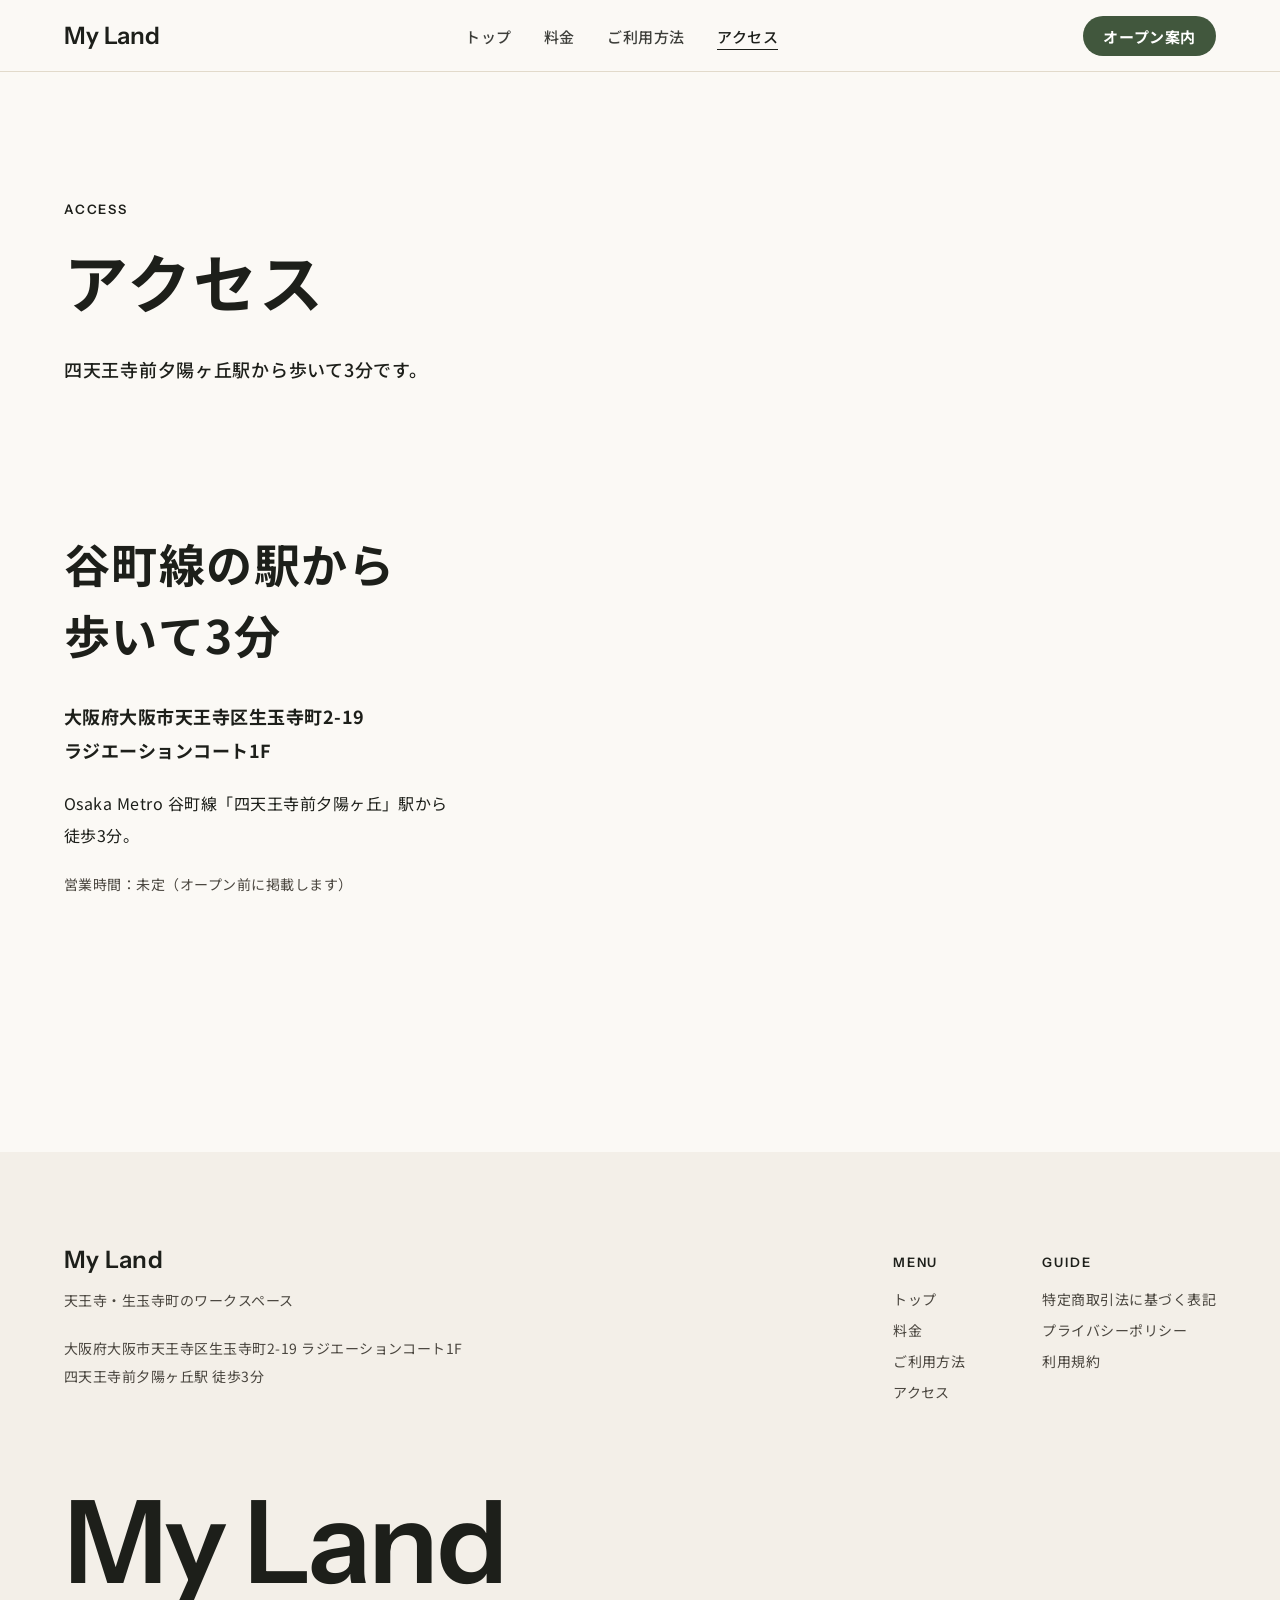
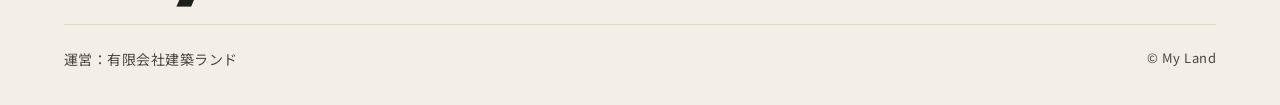
==== access.html @ e65bec84 "Set hero headline to three lines and reduce hero type size slightly Co-Authored-By: Claude Fable 5.1" ====
<!doctype html>
<html lang="ja">
  <head>
    <meta charset="utf-8" />
    <meta name="viewport" content="width=device-width, initial-scale=1" />
    <meta name="description" content="My Land（マイランド）へのアクセス。大阪府大阪市天王寺区生玉寺町2-19 ラジエーションコート1F。四天王寺前夕陽ヶ丘駅から徒歩3分。" />
    <title>アクセス | My Land</title>
    <link rel="preconnect" href="https://fonts.googleapis.com" />
    <link rel="preconnect" href="https://fonts.gstatic.com" crossorigin />
    <link
      href="https://fonts.googleapis.com/css2?family=Noto+Sans+JP:wght@400;500;700&family=Instrument+Sans:wght@400;500;600&display=swap"
      rel="stylesheet"
    />
    <link rel="stylesheet" href="styles.css?v=20261106g" />
  </head>
  <body>
    <header class="site-header on-light" data-header>
      <a class="brand" href="index.html">My Land</a>
      <nav class="nav-links" aria-label="主要ナビゲーション">
        <a href="index.html">トップ</a>
        <a href="price.html">料金</a>
        <a href="guide.html">ご利用方法</a>
        <a href="access.html" class="is-current">アクセス</a>
      </nav>
      <a class="header-cta" href="index.html#entry">オープン案内</a>
    </header>

    <main>
      <section class="page-hero">
        <div class="page-hero-inner">
          <p class="label">ACCESS</p>
          <h1>アクセス</h1>
          <p class="lead">四天王寺前夕陽ヶ丘駅から歩いて3分です。</p>
        </div>
      </section>

      <section class="section">
        <div class="access-grid">
          <div class="access-copy">
            <div class="sec-head">
              <h2>谷町線の駅から<br />歩いて3分</h2>
            </div>
            <address>
              大阪府大阪市天王寺区生玉寺町2-19<br />
              ラジエーションコート1F
            </address>
            <p>
              Osaka Metro 谷町線「四天王寺前夕陽ヶ丘」駅から徒歩3分。
            </p>
            <p class="note">営業時間：未定（オープン前に掲載します）</p>
          </div>
          <div class="access-map">
            <iframe
              title="My Land の地図"
              src="https://www.google.com/maps?q=%E5%A4%A7%E9%98%AA%E5%BA%9C%E5%A4%A7%E9%98%AA%E5%B8%82%E5%A4%A9%E7%8E%8B%E5%AF%BA%E5%8C%BA%E7%94%9F%E7%8E%89%E5%AF%BA%E7%94%BA2-19&output=embed"
              loading="lazy"
              referrerpolicy="no-referrer-when-downgrade"
            ></iframe>
          </div>
        </div>
      </section>
    </main>

    <footer class="site-footer">
      <div class="footer-inner">
        <div>
          <p class="footer-brand">My Land</p>
          <p class="footer-sub">天王寺・生玉寺町のワークスペース</p>
          <address class="footer-addr">
            大阪府大阪市天王寺区生玉寺町2-19 ラジエーションコート1F<br />
            四天王寺前夕陽ヶ丘駅 徒歩3分
          </address>
        </div>
        <nav class="footer-nav" aria-label="フッターナビゲーション">
          <ul>
            <li class="head">MENU</li>
            <li><a href="index.html">トップ</a></li>
            <li><a href="price.html">料金</a></li>
            <li><a href="guide.html">ご利用方法</a></li>
            <li><a href="access.html">アクセス</a></li>
          </ul>
          <ul>
            <li class="head">GUIDE</li>
            <li><a href="tokusho.html">特定商取引法に基づく表記</a></li>
            <li><a href="privacy.html">プライバシーポリシー</a></li>
            <li><a href="terms.html">利用規約</a></li>
          </ul>
        </nav>
      </div>
      <p class="footer-word" aria-hidden="true">My Land</p>
      <div class="footer-bottom">
        <span>運営：有限会社建築ランド</span>
        <span class="copy">© My Land</span>
      </div>
    </footer>

    <script src="assets/js/budoux.min.js?v=0.9.3"></script>
    <script src="script.js?v=20261106e"></script>
  </body>
</html>
---- styles.css ----
/* ═══════════════════════════════════════════════
   My Land — Self Work Lounge, Tennoji
   Noto Sans JP × Instrument Sans ／ paper × sand × green
   ═══════════════════════════════════════════════ */

:root {
  --paper: #fbf9f5;
  --sand: #f3efe8;
  --sand-line: #e2dacb;
  --ink: #1d1f1a;
  --text-2: #4a463f;
  --green: #41573d;
  --green-deep: #2c3d29;
  --clay: #b4683f;
  --white: #ffffff;

  --sans: "Noto Sans JP", "Hiragino Kaku Gothic ProN", sans-serif;
  --latin: "Instrument Sans", "Noto Sans JP", sans-serif;
  --ease: cubic-bezier(0.19, 1, 0.22, 1);

  --fs-label: 0.8125rem;
  --fs-small: 0.875rem;
  --fs-body: clamp(1rem, 1.1vw, 1.0625rem);
  --fs-lead: clamp(1.125rem, 1.4vw, 1.25rem);
  --fs-h3: clamp(1.1875rem, 1.7vw, 1.375rem);
  --fs-h2: clamp(1.75rem, 3.6vw, 3rem);
  --fs-hero: clamp(2.125rem, 5.4vw, 4.5rem);
  --fs-price: clamp(2.25rem, 4vw, 3.25rem);

  --container: 1200px;
  --narrow: 880px;
  --gutter: clamp(20px, 5vw, 64px);
  --section-y: clamp(96px, 12vw, 160px);
  --head-gap: clamp(48px, 6vw, 80px);
}

* { box-sizing: border-box; }

html { scroll-behavior: auto; }

body {
  margin: 0;
  font-family: var(--sans);
  font-size: var(--fs-body);
  font-weight: 400;
  line-height: 2;
  letter-spacing: 0.03em;
  color: var(--ink);
  background: var(--paper);
  -webkit-font-smoothing: antialiased;
  overflow-x: hidden;
}

:lang(ja) { line-break: strict; }
:is(h1, h2, h3):lang(ja) { word-break: auto-phrase; text-wrap: balance; }
main p:lang(ja) { word-break: auto-phrase; text-wrap: pretty; }

img { max-width: 100%; display: block; }
a { color: inherit; text-decoration: none; }
h1, h2, h3, p, dl, dd, dt, ul, ol, address { margin: 0; }
address { font-style: normal; }
::selection { background: var(--green); color: #fff; }

/* ---------- type ---------- */

h2 {
  font-size: var(--fs-h2);
  font-weight: 700;
  line-height: 1.55;
  letter-spacing: 0.03em;
}

h3 {
  font-size: var(--fs-h3);
  font-weight: 700;
  line-height: 1.6;
  letter-spacing: 0.02em;
}

.label {
  display: block;
  font-family: var(--latin);
  font-size: var(--fs-label);
  font-weight: 600;
  line-height: 1.4;
  letter-spacing: 0.14em;
  text-transform: uppercase;
  color: var(--ink);
}

.label .jp-sub {
  display: inline;
  margin-left: 0.9em;
  font-family: var(--sans);
  font-size: var(--fs-small);
  font-weight: 500;
  letter-spacing: 0.06em;
  text-transform: none;
  color: var(--text-2);
}

.lead {
  font-size: var(--fs-lead);
  font-weight: 500;
  line-height: 2;
  letter-spacing: 0.04em;
}

.note {
  font-size: var(--fs-small);
  line-height: 1.9;
  color: var(--text-2);
}

main p { max-width: 36em; }
main p + p { margin-top: 1.2em; }

.sec-head { max-width: 40em; }
.sec-head .label + h2 { margin-top: 16px; }
.sec-head h2 + .lead, .sec-head h2 + p { margin-top: 28px; }

.textlink {
  display: inline-flex;
  align-items: center;
  gap: 0.4em;
  font-weight: 700;
  text-decoration: underline;
  text-decoration-thickness: 1px;
  text-underline-offset: 0.3em;
}

.textlink .arrow {
  display: inline-block;
  transition: transform 0.25s var(--ease);
}

.textlink:hover .arrow { transform: translateX(4px); }

.button {
  display: inline-flex;
  align-items: center;
  justify-content: center;
  height: 52px;
  padding: 0 30px;
  border-radius: 999px;
  font-size: 15px;
  font-weight: 700;
  letter-spacing: 0.06em;
  line-height: 1;
  background: var(--green);
  color: #fff;
  transition: background 0.2s ease;
}

.button:hover { background: var(--green-deep); }

.button.light { background: var(--white); color: var(--green-deep); }
.button.light:hover { background: var(--sand); }

/* ---------- header ---------- */

.site-header {
  position: fixed;
  inset: 0 0 auto 0;
  z-index: 50;
  display: flex;
  align-items: center;
  justify-content: space-between;
  gap: 24px;
  padding: 22px var(--gutter);
  color: #fff;
  transition: background 0.35s ease, color 0.35s ease, padding 0.35s ease;
}

.site-header::after {
  content: "";
  position: absolute;
  inset: auto 0 0 0;
  height: 1px;
  background: var(--sand-line);
  opacity: 0;
  transition: opacity 0.35s ease;
}

.site-header.is-scrolled,
.site-header.on-light {
  padding: 16px var(--gutter);
  color: var(--ink);
  background: rgba(251, 249, 245, 0.9);
  -webkit-backdrop-filter: blur(12px);
  backdrop-filter: blur(12px);
}

.site-header.is-scrolled::after,
.site-header.on-light::after { opacity: 1; }

.brand {
  font-family: var(--latin);
  font-size: 24px;
  font-weight: 600;
  letter-spacing: 0;
  line-height: 1;
  white-space: nowrap;
}

.nav-links {
  display: flex;
  gap: 32px;
}

.nav-links a {
  position: relative;
  font-size: 15px;
  font-weight: 500;
  letter-spacing: 0.04em;
  line-height: 1;
  padding: 6px 0;
  opacity: 0.85;
  transition: opacity 0.25s ease;
}

.nav-links a::after {
  content: "";
  position: absolute;
  left: 0;
  right: 0;
  bottom: 0;
  height: 1px;
  background: currentColor;
  transform: scaleX(0);
  transform-origin: left;
  transition: transform 0.25s var(--ease);
}

.nav-links a:hover { opacity: 1; }
.nav-links a:hover::after,
.nav-links a.is-current::after { transform: scaleX(1); }
.nav-links a.is-current { opacity: 1; }

.header-cta {
  display: inline-flex;
  align-items: center;
  height: 40px;
  padding: 0 20px;
  border-radius: 999px;
  font-size: 15px;
  font-weight: 700;
  letter-spacing: 0.04em;
  line-height: 1;
  white-space: nowrap;
  background: var(--white);
  color: var(--ink);
  transition: background 0.25s ease, color 0.25s ease;
}

.site-header.is-scrolled .header-cta,
.site-header.on-light .header-cta {
  background: var(--green);
  color: #fff;
}

.site-header.is-scrolled .header-cta:hover,
.site-header.on-light .header-cta:hover { background: var(--green-deep); }

/* ---------- hero ---------- */

.hero {
  position: relative;
  min-height: 100svh;
  display: flex;
  align-items: flex-end;
  overflow: hidden;
  color: #fff;
}

.hero-bg {
  position: absolute;
  inset: 0;
  width: 100%;
  height: 100%;
  object-fit: cover;
  object-position: 60% 50%;
  animation: heroZoom 2.4s var(--ease) forwards;
}

@keyframes heroZoom {
  from { transform: scale(1.04); }
  to { transform: scale(1); }
}

.hero-overlay {
  position: absolute;
  inset: 0;
  background:
    linear-gradient(180deg, rgba(20, 24, 18, 0.28) 0%, rgba(20, 24, 18, 0) 32%, rgba(20, 24, 18, 0.6) 100%),
    linear-gradient(90deg, rgba(20, 24, 18, 0.4) 0%, rgba(20, 24, 18, 0) 60%);
}

.hero-inner {
  position: relative;
  z-index: 1;
  width: 100%;
  max-width: calc(var(--container) + var(--gutter) * 2);
  margin: 0 auto;
  padding: 140px var(--gutter) 0;
}

.hero h1 {
  font-size: var(--fs-hero);
  font-weight: 700;
  line-height: 1.4;
  letter-spacing: 0.04em;
  text-shadow: 0 2px 24px rgba(0, 0, 0, 0.3);
}

.hero h1 .line {
  display: block;
  overflow: hidden;
}

.hero h1 .line span {
  display: block;
  transform: translateY(105%);
  animation: lineUp 0.9s var(--ease) forwards;
}

.hero h1 .line:nth-child(2) span { animation-delay: 0.12s; }
.hero h1 .line:nth-child(3) span { animation-delay: 0.24s; }

@keyframes lineUp {
  to { transform: translateY(0); }
}

.hero-copy {
  margin-top: 28px;
  max-width: 30em;
  font-size: var(--fs-lead);
  font-weight: 500;
  line-height: 2;
  letter-spacing: 0.04em;
  color: rgba(255, 255, 255, 0.94);
  opacity: 0;
  animation: fade 0.6s ease 0.45s forwards;
}

.hero-actions {
  display: flex;
  flex-wrap: wrap;
  align-items: center;
  gap: 16px 32px;
  margin-top: 40px;
  opacity: 0;
  animation: fade 0.6s ease 0.55s forwards;
}

.hero-foot {
  display: flex;
  flex-wrap: wrap;
  justify-content: space-between;
  gap: 8px 24px;
  margin-top: clamp(56px, 8vh, 96px);
  padding: 20px 0 24px;
  border-top: 1px solid rgba(255, 255, 255, 0.35);
  font-size: var(--fs-small);
  line-height: 1.8;
  letter-spacing: 0.04em;
  color: rgba(255, 255, 255, 0.92);
  opacity: 0;
  animation: fade 0.6s ease 0.7s forwards;
}

.hero-foot .facts-line > span { white-space: nowrap; }
.hero-foot .sep { margin: 0 0.8em; opacity: 0.5; }
.hero-foot .caption { font-size: 13px; opacity: 0.8; }

@keyframes fade {
  to { opacity: 1; }
}

/* ---------- sections ---------- */

.section {
  max-width: calc(var(--container) + var(--gutter) * 2);
  margin: 0 auto;
  padding: var(--section-y) var(--gutter);
}

.section.narrow { max-width: calc(var(--narrow) + var(--gutter) * 2); }

.section.full { max-width: none; padding-left: 0; padding-right: 0; }
.section.full > .inner {
  max-width: calc(var(--container) + var(--gutter) * 2);
  margin: 0 auto;
  padding: 0 var(--gutter);
}

.section.tight { padding-top: calc(var(--section-y) * 0.6); }
.bg-sand { background: var(--sand); }

.sec-head + .body { margin-top: var(--head-gap); }

/* ---------- about ---------- */

.about-grid {
  display: grid;
  grid-template-columns: minmax(0, 6fr) minmax(0, 6fr);
  gap: clamp(40px, 6vw, 96px);
  align-items: start;
}

.about-copy .sec-head + p { margin-top: 28px; }

.about-figure img {
  width: 100%;
  aspect-ratio: 4 / 5;
  object-fit: cover;
  border-radius: 6px;
}

.about-figure figcaption {
  margin-top: 12px;
  font-size: 13px;
  color: var(--text-2);
}

/* ---------- facts (hairline rows) ---------- */

.facts {
  border-top: 1px solid var(--ink);
}

.facts > div {
  display: grid;
  grid-template-columns: minmax(180px, 0.32fr) 1fr;
  gap: 32px;
  padding: 28px 0;
  border-bottom: 1px solid var(--sand-line);
}

.facts dt {
  font-size: var(--fs-h3);
  font-weight: 700;
  line-height: 1.6;
  letter-spacing: 0.02em;
}

.facts dd { color: var(--ink); }

/* ---------- spaces ---------- */

.space-grid {
  display: grid;
  grid-template-columns: repeat(12, minmax(0, 1fr));
  column-gap: clamp(24px, 3vw, 48px);
  row-gap: 48px;
}

.space-main { grid-column: span 7; }
.space-side {
  grid-column: span 5;
  display: grid;
  row-gap: 48px;
  align-content: start;
}

.space-card .pic {
  overflow: hidden;
  border-radius: 6px;
}

.space-card .pic img {
  width: 100%;
  object-fit: cover;
  transition: transform 0.6s var(--ease);
}

.space-main .pic img { aspect-ratio: 4 / 3; }
.space-side .pic img { aspect-ratio: 3 / 2; }

.space-card h3 { margin-top: 24px; }
.space-card .fee {
  margin-top: 4px;
  font-size: var(--fs-small);
  color: var(--text-2);
  letter-spacing: 0.04em;
}
.space-card .fee b {
  font-family: var(--latin);
  font-weight: 600;
  font-variant-numeric: tabular-nums;
  color: var(--ink);
}
.space-card p { margin-top: 12px; }

@media (hover: hover) and (pointer: fine) {
  .space-card:hover .pic img { transform: scale(1.03); }
}

/* ---------- price ---------- */

.price-table {
  border-top: 1px solid var(--ink);
}

.price-row {
  display: grid;
  grid-template-columns: 1fr auto;
  gap: 24px 48px;
  align-items: baseline;
  padding: 32px 0;
  border-bottom: 1px solid var(--sand-line);
}

.price-name p {
  margin-top: 6px;
  color: var(--text-2);
}

.price-value {
  text-align: right;
  white-space: nowrap;
}

.amount {
  font-family: var(--latin);
  font-size: var(--fs-price);
  font-weight: 600;
  line-height: 1.1;
  letter-spacing: -0.01em;
  font-variant-numeric: tabular-nums;
  color: var(--green-deep);
}

.unit {
  display: block;
  margin-top: 6px;
  font-size: var(--fs-small);
  color: var(--text-2);
}

.price-foot {
  display: flex;
  flex-wrap: wrap;
  justify-content: space-between;
  gap: 12px 32px;
  margin-top: 28px;
}

/* ---------- pre-open (the single dark band) ---------- */

.entry {
  background: var(--green-deep);
  color: #fff;
}

.entry-inner {
  display: grid;
  grid-template-columns: 1.1fr 0.9fr;
  gap: clamp(40px, 6vw, 96px);
  align-items: start;
}

.entry .label { color: #fff; }
.entry h2 { margin-top: 16px; }
.entry p { margin-top: 28px; color: rgba(255, 255, 255, 0.88); }

.status {
  display: flex;
  align-items: center;
  gap: 10px;
  margin-top: 28px;
  font-size: var(--fs-small);
  color: rgba(255, 255, 255, 0.88);
}

.status-dot {
  width: 6px;
  height: 6px;
  border-radius: 50%;
  background: var(--clay);
  flex: none;
}

.entry-form { padding-top: 8px; }

.entry-form label {
  display: block;
  font-size: var(--fs-small);
  font-weight: 500;
  color: rgba(255, 255, 255, 0.88);
}

.entry-form input {
  display: block;
  width: 100%;
  height: 56px;
  margin-top: 10px;
  padding: 0 4px;
  font-family: inherit;
  font-size: 17px;
  color: #fff;
  background: rgba(255, 255, 255, 0.08);
  border: 0;
  border-bottom: 1px solid rgba(255, 255, 255, 0.6);
  border-radius: 0;
  outline: none;
  transition: border-color 0.25s ease;
}

.entry-form input::placeholder { color: rgba(255, 255, 255, 0.7); }
.entry-form input:focus { border-bottom-color: #fff; }
.entry-form input:focus-visible { outline: 2px solid #fff; outline-offset: 2px; }

:where(a, button, summary):focus-visible { outline: 2px solid currentColor; outline-offset: 4px; }

.entry-form .button {
  margin-top: 24px;
  width: 100%;
}

.form-message {
  margin-top: 16px;
  min-height: 1.6em;
  font-size: var(--fs-small);
  color: rgba(255, 255, 255, 0.88);
}

/* ---------- footer ---------- */

.site-footer {
  background: var(--sand);
  padding: clamp(64px, 8vw, 96px) var(--gutter) 32px;
}

.footer-inner {
  max-width: var(--container);
  margin: 0 auto;
  display: grid;
  grid-template-columns: 1.2fr 1fr;
  gap: 48px;
}

.footer-brand {
  font-family: var(--latin);
  font-size: 24px;
  font-weight: 600;
  line-height: 1;
}

.footer-sub {
  margin-top: 14px;
  font-size: var(--fs-small);
  color: var(--text-2);
}

.footer-addr {
  margin-top: 20px;
  font-size: var(--fs-small);
  line-height: 2;
  color: var(--text-2);
}

.footer-nav {
  display: flex;
  gap: clamp(40px, 6vw, 96px);
  justify-content: flex-end;
}

.footer-nav ul {
  list-style: none;
  padding: 0;
  margin: 0;
}

.footer-nav li { font-size: var(--fs-small); line-height: 2.2; color: var(--text-2); }
.footer-nav li.head {
  font-family: var(--latin);
  font-size: var(--fs-label);
  font-weight: 600;
  letter-spacing: 0.14em;
  color: var(--ink);
  margin-bottom: 8px;
}
.footer-nav a { transition: color 0.25s ease; }
.footer-nav a:hover { color: var(--ink); }

.footer-word {
  max-width: var(--container);
  margin: clamp(48px, 6vw, 80px) auto 0;
  font-family: var(--latin);
  font-size: clamp(48px, 9vw, 120px);
  font-weight: 600;
  line-height: 1;
  letter-spacing: -0.02em;
  color: var(--ink);
}

.footer-bottom {
  max-width: var(--container);
  margin: 24px auto 0;
  padding-top: 20px;
  border-top: 1px solid var(--sand-line);
  display: flex;
  flex-wrap: wrap;
  justify-content: space-between;
  gap: 8px 24px;
  font-size: var(--fs-small);
  color: var(--text-2);
}

.footer-bottom .copy { font-size: 13px; }

/* ---------- subpage hero ---------- */

.page-hero {
  background: var(--paper);
  color: var(--ink);
  padding: clamp(140px, 16vw, 200px) var(--gutter) clamp(40px, 5vw, 64px);
}

.page-hero-inner {
  max-width: var(--container);
  margin: 0 auto;
}

.page-hero h1 {
  margin-top: 16px;
  font-size: clamp(2.25rem, 5vw, 4rem);
  font-weight: 700;
  line-height: 1.45;
  letter-spacing: 0.03em;
}

.page-hero.legal h1 { font-size: clamp(26px, 3vw, 36px); }

.page-hero .lead {
  margin-top: 24px;
  max-width: 32em;
}

.page-hero + .section { padding-top: calc(var(--section-y) * 0.5); }

/* ---------- guide ---------- */

.steps {
  list-style: none;
  padding: 0;
  margin: 0;
  border-top: 1px solid var(--ink);
}

.steps li {
  display: grid;
  grid-template-columns: minmax(200px, 0.35fr) 1fr;
  gap: 32px;
  padding: 28px 0;
  border-bottom: 1px solid var(--sand-line);
}

.steps h3 { font-size: var(--fs-h3); }

.faq-list { border-top: 1px solid var(--ink); }

.faq-list details { border-bottom: 1px solid var(--sand-line); }

.faq-list summary {
  position: relative;
  padding: 22px 40px 22px 0;
  font-size: 17px;
  font-weight: 700;
  line-height: 1.7;
  cursor: pointer;
  list-style: none;
}

.faq-list summary::-webkit-details-marker { display: none; }

.faq-list summary::after {
  content: "+";
  position: absolute;
  right: 4px;
  top: 50%;
  transform: translateY(-50%);
  font-family: var(--latin);
  font-size: 20px;
  font-weight: 400;
  color: var(--ink);
  transition: transform 0.25s var(--ease);
}

.faq-list details[open] summary::after { content: "−"; }

.faq-list details p {
  padding: 0 0 24px;
  max-width: 40em;
}

.faq-foot { margin-top: 40px; }

.budoux-ja { word-break: keep-all; overflow-wrap: anywhere; }

/* ---------- access ---------- */

.access-grid {
  display: grid;
  grid-template-columns: minmax(0, 5fr) minmax(0, 7fr);
  gap: clamp(40px, 6vw, 96px);
  align-items: start;
}

.access-copy address {
  margin-top: 28px;
  font-size: var(--fs-lead);
  font-weight: 700;
  line-height: 1.9;
}

.access-copy p { margin-top: 20px; }

.access-map iframe {
  width: 100%;
  aspect-ratio: 4 / 3;
  border: 0;
  border-radius: 6px;
  display: block;
}

/* ---------- legal ---------- */

.legal-body { max-width: 760px; }

.legal-body h2 {
  font-size: var(--fs-h3);
  margin: 56px 0 16px;
}

.legal-body p,
.legal-body li {
  max-width: 40em;
  line-height: 2.1;
}

.legal-body ul { padding-left: 1.4em; }
.legal-body li + li { margin-top: 0.4em; }

.legal-body table {
  width: 100%;
  border-collapse: collapse;
  border-top: 1px solid var(--ink);
}

.legal-body th,
.legal-body td {
  text-align: left;
  vertical-align: top;
  padding: 20px 0;
  border-bottom: 1px solid var(--sand-line);
  line-height: 1.9;
}

.legal-body th {
  width: 200px;
  padding-right: 24px;
  font-size: var(--fs-small);
  font-weight: 500;
  color: var(--text-2);
}

.legal-body .tbd { color: var(--text-2); }
.legal-date { margin-top: 56px; color: var(--text-2); font-size: var(--fs-small); }

/* ---------- motion ---------- */

.reveal {
  opacity: 0;
  transform: translateY(16px);
  transition: opacity 0.6s var(--ease), transform 0.6s var(--ease);
}

.reveal.is-visible {
  opacity: 1;
  transform: none;
}

@media (pointer: coarse), (max-width: 760px) {
  .reveal { opacity: 1; transform: none; transition: none; }
}

@media (prefers-reduced-motion: reduce) {
  *, *::before, *::after {
    animation-duration: 0.01ms !important;
    animation-delay: 0s !important;
    transition-duration: 0.01ms !important;
  }
  .reveal { opacity: 1; transform: none; }
}

/* ---------- responsive ---------- */

@media (max-width: 960px) {
  .about-grid,
  .access-grid,
  .entry-inner,
  .footer-inner { grid-template-columns: 1fr; }

  .about-figure img { aspect-ratio: 4 / 3; }

  .space-main,
  .space-side { grid-column: span 12; }
  .space-side { grid-template-columns: 1fr 1fr; column-gap: clamp(16px, 3vw, 32px); }

  .footer-nav { justify-content: flex-start; }
}

@media (max-width: 760px) {
  .site-header { flex-wrap: wrap; row-gap: 10px; padding: 16px 20px; }
  .site-header.is-scrolled,
  .site-header.on-light { padding: 12px 20px; }
  .brand { font-size: 20px; }
  .nav-links { order: 3; width: 100%; gap: 20px; }
  .nav-links a { font-size: 14px; }
  .header-cta { height: 36px; padding: 0 16px; font-size: 14px; }

  .hero { min-height: 88svh; }
  .hero-inner { padding-top: 150px; }
  .hero h1 { font-size: 1.75rem; }
  .page-hero { padding-top: 160px; }

  .hero-foot .sep { display: none; }
  .hero-foot .facts-line { display: flex; flex-direction: column; }

  .facts > div,
  .steps li { grid-template-columns: 1fr; gap: 8px; }

  .space-side { grid-template-columns: 1fr; }

  .price-row { grid-template-columns: 1fr; gap: 12px; }
  .price-value { text-align: left; }

  .legal-body th,
  .legal-body td { display: block; width: auto; padding: 0; }
  .legal-body tr { display: block; padding: 18px 0; border-bottom: 1px solid var(--sand-line); }
  .legal-body th { padding-bottom: 4px; }
  .legal-body td { border-bottom: 0; }

  .footer-nav { flex-direction: column; gap: 24px; }
}
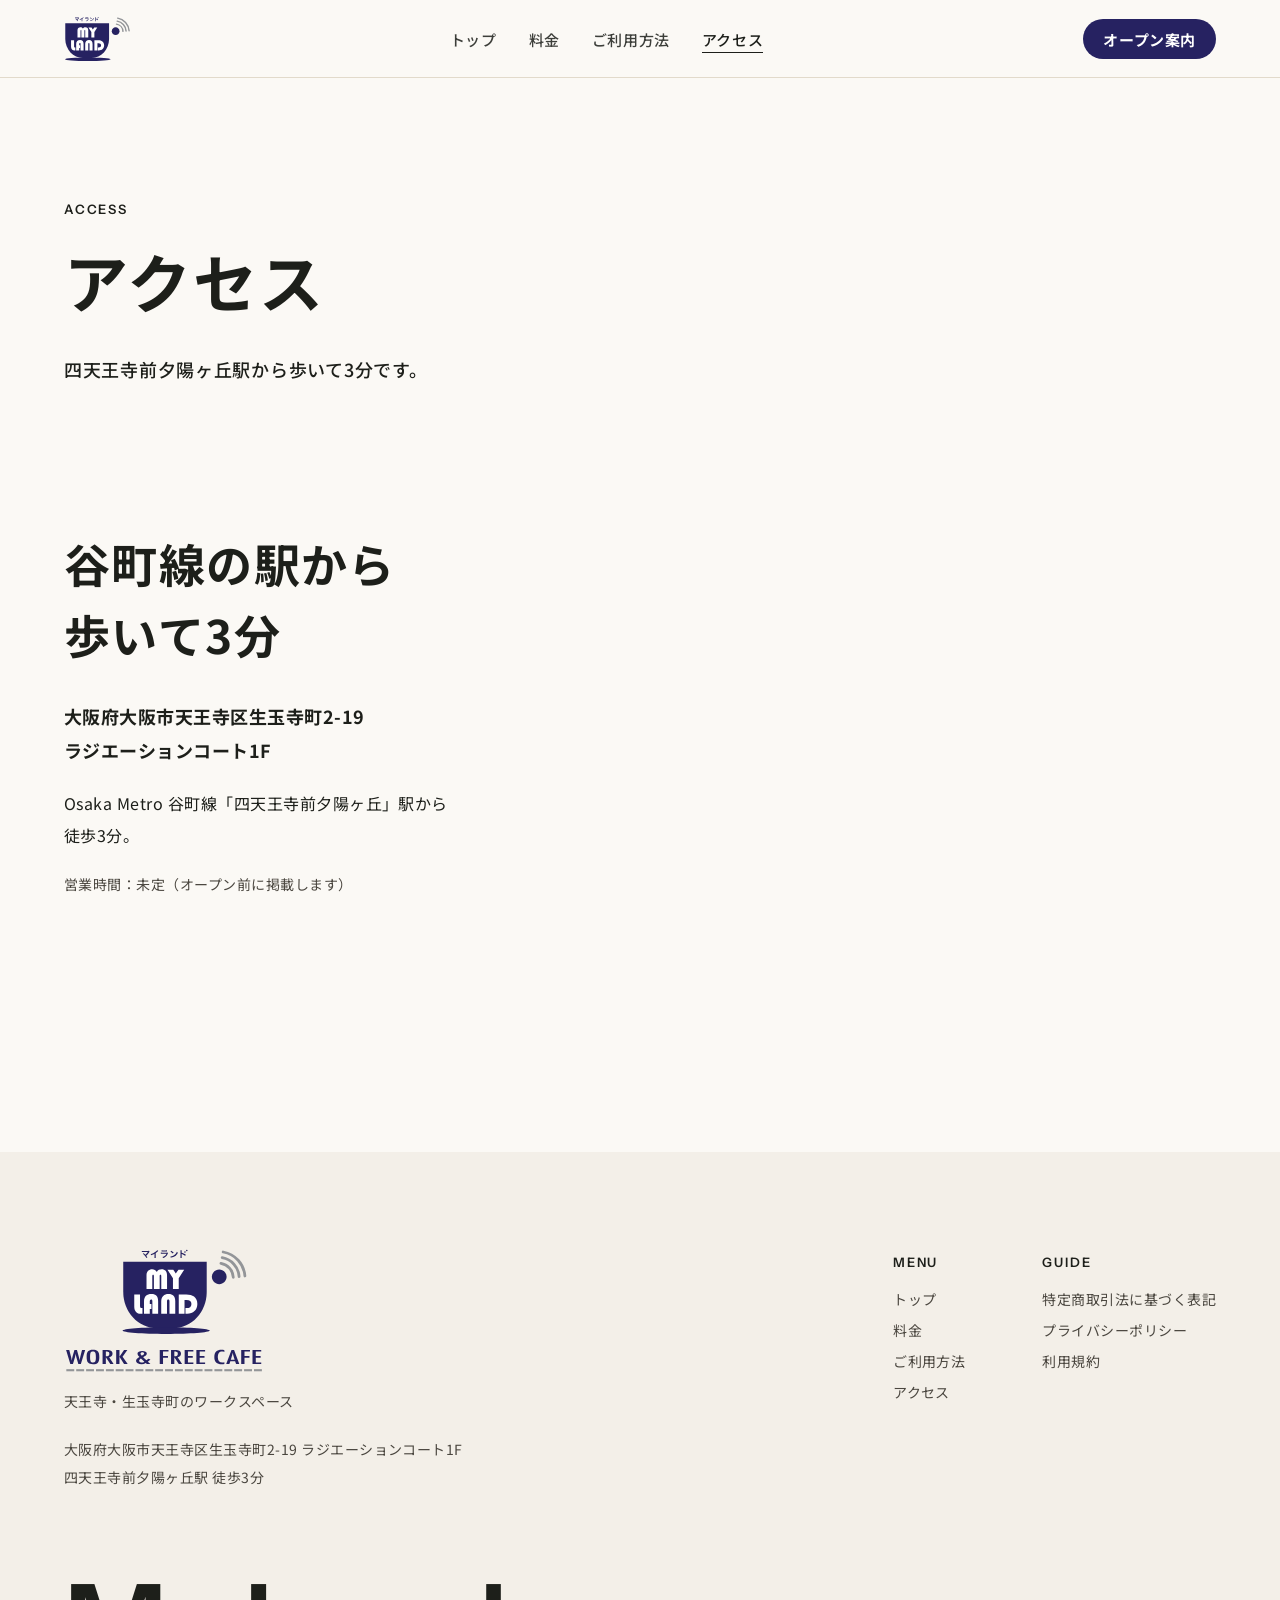
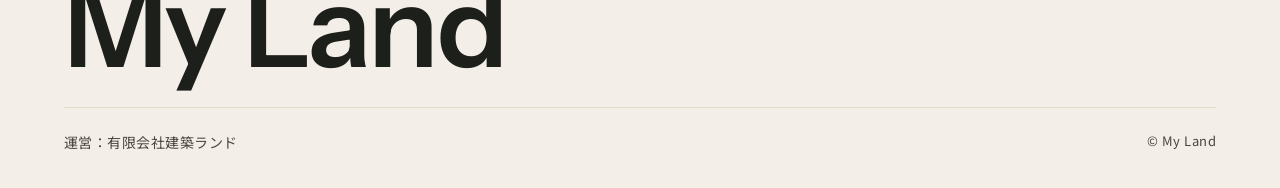
==== commit 8cd16498: "Add official My Land logo, navy palette, favicons; rename facilities heading Co-Authored-By: Claude " ====
--- a/access.html
+++ b/access.html
@@ -11,11 +11,14 @@
       href="https://fonts.googleapis.com/css2?family=Noto+Sans+JP:wght@400;500;700&family=Instrument+Sans:wght@400;500;600&display=swap"
       rel="stylesheet"
     />
-    <link rel="stylesheet" href="styles.css?v=20261106g" />
+    <link rel="stylesheet" href="styles.css?v=20261106j" />
+    <link rel="icon" href="assets/mark.svg" type="image/svg+xml" />
+    <link rel="icon" href="assets/favicon-32.png" sizes="32x32" type="image/png" />
+    <link rel="apple-touch-icon" href="assets/apple-touch-icon.png" />
   </head>
   <body>
     <header class="site-header on-light" data-header>
-      <a class="brand" href="index.html">My Land</a>
+      <a class="brand" href="index.html" aria-label="My Land トップ"><img class="brand-dark" src="assets/mark.svg" alt="My Land" /><img class="brand-light" src="assets/mark-white.svg" alt="" aria-hidden="true" /></a>
       <nav class="nav-links" aria-label="主要ナビゲーション">
         <a href="index.html">トップ</a>
         <a href="price.html">料金</a>
@@ -64,7 +67,7 @@
     <footer class="site-footer">
       <div class="footer-inner">
         <div>
-          <p class="footer-brand">My Land</p>
+          <p class="footer-brand"><img src="assets/logo.svg" alt="My Land WORK &amp; FREE CAFE" /></p>
           <p class="footer-sub">天王寺・生玉寺町のワークスペース</p>
           <address class="footer-addr">
             大阪府大阪市天王寺区生玉寺町2-19 ラジエーションコート1F<br />
--- a/styles.css
+++ b/styles.css
@@ -9,8 +9,8 @@
   --sand-line: #e2dacb;
   --ink: #1d1f1a;
   --text-2: #4a463f;
-  --green: #41573d;
-  --green-deep: #2c3d29;
+  --green: #262261;
+  --green-deep: #171545;
   --clay: #b4683f;
   --white: #ffffff;
 
@@ -24,7 +24,7 @@
   --fs-lead: clamp(1.125rem, 1.4vw, 1.25rem);
   --fs-h3: clamp(1.1875rem, 1.7vw, 1.375rem);
   --fs-h2: clamp(1.75rem, 3.6vw, 3rem);
-  --fs-hero: clamp(2.125rem, 5.4vw, 4.5rem);
+  --fs-hero: clamp(2rem, 4.8vw, 4rem);
   --fs-price: clamp(2.25rem, 4vw, 3.25rem);
 
   --container: 1200px;
@@ -59,7 +59,7 @@
 a { color: inherit; text-decoration: none; }
 h1, h2, h3, p, dl, dd, dt, ul, ol, address { margin: 0; }
 address { font-style: normal; }
-::selection { background: var(--green); color: #fff; }
+::selection { background: rgba(29, 31, 26, 0.16); }
 
 /* ---------- type ---------- */
 
@@ -194,14 +194,13 @@
 .site-header.is-scrolled::after,
 .site-header.on-light::after { opacity: 1; }
 
-.brand {
-  font-family: var(--latin);
-  font-size: 24px;
-  font-weight: 600;
-  letter-spacing: 0;
-  line-height: 1;
-  white-space: nowrap;
-}
+.brand { display: block; height: 46px; line-height: 0; }
+.brand img { height: 100%; width: auto; }
+.brand .brand-dark { display: none; }
+.site-header.is-scrolled .brand .brand-dark,
+.site-header.on-light .brand .brand-dark { display: inline; }
+.site-header.is-scrolled .brand .brand-light,
+.site-header.on-light .brand .brand-light { display: none; }
 
 .nav-links {
   display: flex;
@@ -332,13 +331,13 @@
 }
 
 .hero-copy {
-  margin-top: 28px;
-  max-width: 30em;
-  font-size: var(--fs-lead);
-  font-weight: 500;
-  line-height: 2;
-  letter-spacing: 0.04em;
-  color: rgba(255, 255, 255, 0.94);
+  margin-top: 24px;
+  max-width: 27em;
+  font-size: var(--fs-body);
+  font-weight: 400;
+  line-height: 1.9;
+  letter-spacing: 0.03em;
+  color: rgba(255, 255, 255, 0.9);
   opacity: 0;
   animation: fade 0.6s ease 0.45s forwards;
 }
@@ -348,30 +347,32 @@
   flex-wrap: wrap;
   align-items: center;
   gap: 16px 32px;
-  margin-top: 40px;
+  margin-top: 32px;
+  padding-bottom: clamp(56px, 9vh, 104px);
   opacity: 0;
   animation: fade 0.6s ease 0.55s forwards;
 }
 
-.hero-foot {
-  display: flex;
-  flex-wrap: wrap;
-  justify-content: space-between;
-  gap: 8px 24px;
-  margin-top: clamp(56px, 8vh, 96px);
-  padding: 20px 0 24px;
-  border-top: 1px solid rgba(255, 255, 255, 0.35);
-  font-size: var(--fs-small);
-  line-height: 1.8;
+.hero .button {
+  height: 50px;
+  padding: 0 26px;
+  border-radius: 4px;
   letter-spacing: 0.04em;
-  color: rgba(255, 255, 255, 0.92);
+  background: #fff;
+  color: var(--ink);
+}
+.hero .button:hover { background: var(--sand); }
+
+.hero-note {
+  position: absolute;
+  right: var(--gutter);
+  bottom: 16px;
+  font-size: 12px;
+  letter-spacing: 0.04em;
+  color: rgba(255, 255, 255, 0.7);
   opacity: 0;
-  animation: fade 0.6s ease 0.7s forwards;
-}
-
-.hero-foot .facts-line > span { white-space: nowrap; }
-.hero-foot .sep { margin: 0 0.8em; opacity: 0.5; }
-.hero-foot .caption { font-size: 13px; opacity: 0.8; }
+  animation: fade 0.6s ease 0.8s forwards;
+}
 
 @keyframes fade {
   to { opacity: 1; }
@@ -446,22 +447,56 @@
 
 .facts dd { color: var(--ink); }
 
+/* ---------- feature grid (icons) ---------- */
+
+.feature-grid {
+  display: grid;
+  grid-template-columns: repeat(4, minmax(0, 1fr));
+  column-gap: clamp(32px, 4vw, 56px);
+  row-gap: 48px;
+  list-style: none;
+  margin: 0;
+  padding: 0;
+}
+
+.feature-grid li { color: var(--ink); }
+.feature-grid li:nth-child(2) { transition-delay: 0.08s; }
+.feature-grid li:nth-child(3) { transition-delay: 0.16s; }
+.feature-grid li:nth-child(4) { transition-delay: 0.24s; }
+
+.feature-grid .icon {
+  display: block;
+  width: 36px;
+  height: 36px;
+  color: var(--ink);
+}
+
+.feature-grid h3 {
+  margin-top: 22px;
+  font-size: var(--fs-h3);
+  line-height: 1.5;
+  letter-spacing: 0.02em;
+}
+
+.feature-grid p {
+  margin-top: 12px;
+  font-size: var(--fs-body);
+  line-height: 1.9;
+  color: var(--ink);
+}
+
 /* ---------- spaces ---------- */
 
 .space-grid {
   display: grid;
-  grid-template-columns: repeat(12, minmax(0, 1fr));
-  column-gap: clamp(24px, 3vw, 48px);
-  row-gap: 48px;
-}
-
-.space-main { grid-column: span 7; }
-.space-side {
-  grid-column: span 5;
-  display: grid;
-  row-gap: 48px;
-  align-content: start;
-}
+  grid-template-columns: repeat(3, minmax(0, 1fr));
+  column-gap: clamp(24px, 3vw, 40px);
+  row-gap: 56px;
+  align-items: start;
+}
+
+.space-grid .space-card:nth-child(2) { transition-delay: 0.08s; }
+.space-grid .space-card:nth-child(3) { transition-delay: 0.16s; }
 
 .space-card .pic {
   overflow: hidden;
@@ -469,13 +504,12 @@
 }
 
 .space-card .pic img {
+  display: block;
   width: 100%;
+  aspect-ratio: 4 / 3;
   object-fit: cover;
   transition: transform 0.6s var(--ease);
 }
-
-.space-main .pic img { aspect-ratio: 4 / 3; }
-.space-side .pic img { aspect-ratio: 3 / 2; }
 
 .space-card h3 { margin-top: 24px; }
 .space-card .fee {
@@ -640,12 +674,8 @@
   gap: 48px;
 }
 
-.footer-brand {
-  font-family: var(--latin);
-  font-size: 24px;
-  font-weight: 600;
-  line-height: 1;
-}
+.footer-brand { line-height: 0; }
+.footer-brand img { width: 200px; height: auto; }
 
 .footer-sub {
   margin-top: 14px;
@@ -905,9 +935,7 @@
 
   .about-figure img { aspect-ratio: 4 / 3; }
 
-  .space-main,
-  .space-side { grid-column: span 12; }
-  .space-side { grid-template-columns: 1fr 1fr; column-gap: clamp(16px, 3vw, 32px); }
+  .feature-grid { grid-template-columns: repeat(2, minmax(0, 1fr)); }
 
   .footer-nav { justify-content: flex-start; }
 }
@@ -916,23 +944,22 @@
   .site-header { flex-wrap: wrap; row-gap: 10px; padding: 16px 20px; }
   .site-header.is-scrolled,
   .site-header.on-light { padding: 12px 20px; }
-  .brand { font-size: 20px; }
+  .brand { height: 38px; }
+  .footer-brand img { width: 160px; }
   .nav-links { order: 3; width: 100%; gap: 20px; }
   .nav-links a { font-size: 14px; }
   .header-cta { height: 36px; padding: 0 16px; font-size: 14px; }
 
   .hero { min-height: 88svh; }
   .hero-inner { padding-top: 150px; }
-  .hero h1 { font-size: 1.75rem; }
+  .hero h1 { font-size: 1.625rem; }
   .page-hero { padding-top: 160px; }
-
-  .hero-foot .sep { display: none; }
-  .hero-foot .facts-line { display: flex; flex-direction: column; }
 
   .facts > div,
   .steps li { grid-template-columns: 1fr; gap: 8px; }
 
-  .space-side { grid-template-columns: 1fr; }
+  .space-grid { grid-template-columns: 1fr; row-gap: 48px; }
+  .feature-grid { column-gap: 24px; row-gap: 40px; }
 
   .price-row { grid-template-columns: 1fr; gap: 12px; }
   .price-value { text-align: left; }
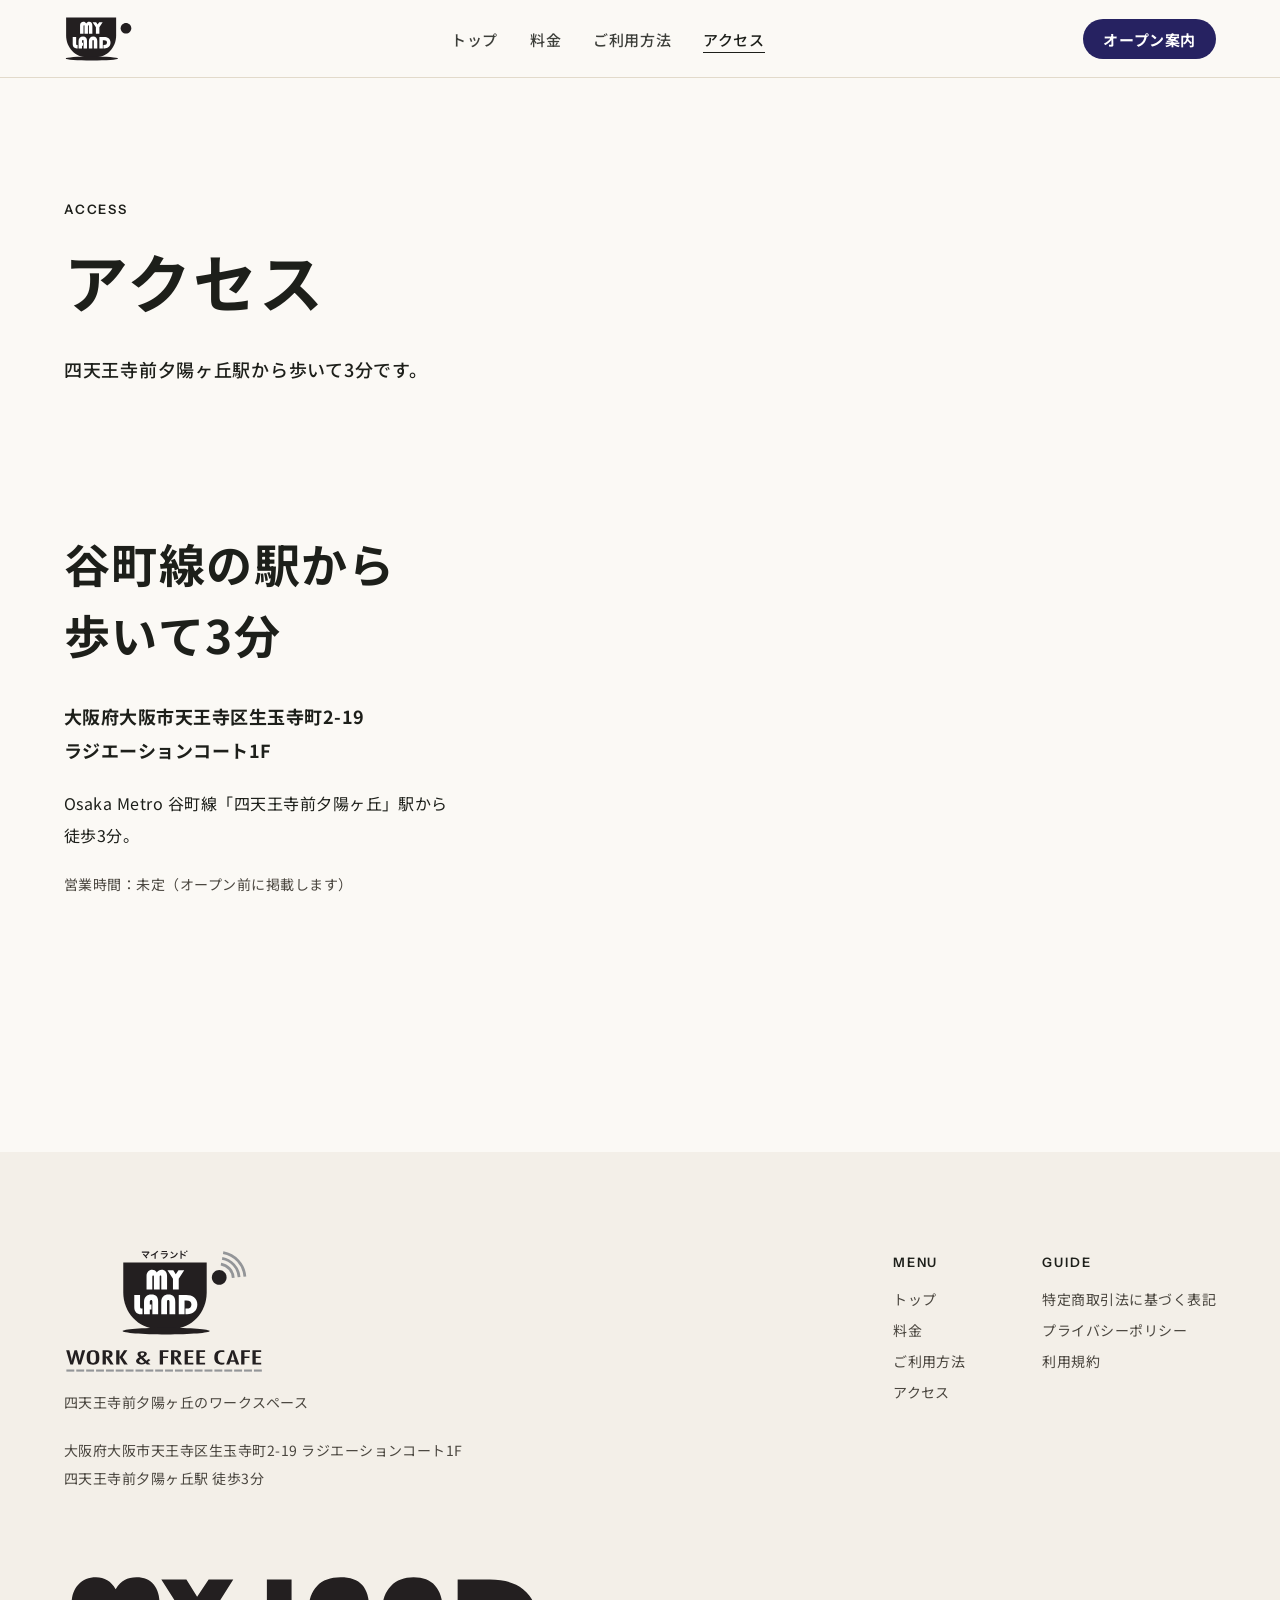
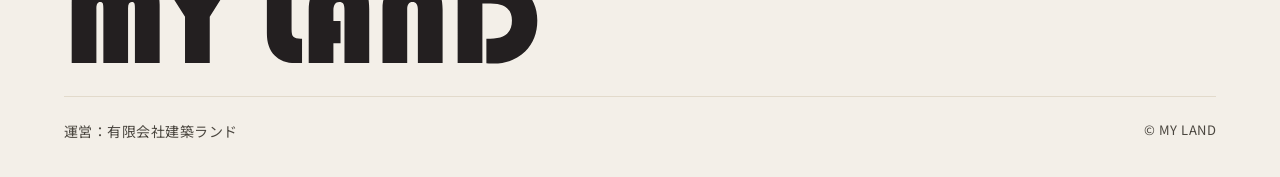
==== commit 6c7e4122: "Apply owner feedback: new MY LAND logotype, Shitennoji wording, flat room pricing, no carry-in food " ====
--- a/access.html
+++ b/access.html
@@ -3,22 +3,22 @@
   <head>
     <meta charset="utf-8" />
     <meta name="viewport" content="width=device-width, initial-scale=1" />
-    <meta name="description" content="My Land（マイランド）へのアクセス。大阪府大阪市天王寺区生玉寺町2-19 ラジエーションコート1F。四天王寺前夕陽ヶ丘駅から徒歩3分。" />
-    <title>アクセス | My Land</title>
+    <meta name="description" content="MY LAND（マイランド）へのアクセス。大阪府大阪市天王寺区生玉寺町2-19 ラジエーションコート1F。四天王寺前夕陽ヶ丘駅から徒歩3分。" />
+    <title>アクセス | MY LAND</title>
     <link rel="preconnect" href="https://fonts.googleapis.com" />
     <link rel="preconnect" href="https://fonts.gstatic.com" crossorigin />
     <link
       href="https://fonts.googleapis.com/css2?family=Noto+Sans+JP:wght@400;500;700&family=Instrument+Sans:wght@400;500;600&display=swap"
       rel="stylesheet"
     />
-    <link rel="stylesheet" href="styles.css?v=20261106j" />
-    <link rel="icon" href="assets/mark.svg" type="image/svg+xml" />
-    <link rel="icon" href="assets/favicon-32.png" sizes="32x32" type="image/png" />
-    <link rel="apple-touch-icon" href="assets/apple-touch-icon.png" />
+    <link rel="stylesheet" href="styles.css?v=20261111a" />
+    <link rel="icon" href="assets/mark.svg?v=1111" type="image/svg+xml" />
+    <link rel="icon" href="assets/favicon-32.png?v=1111" sizes="32x32" type="image/png" />
+    <link rel="apple-touch-icon" href="assets/apple-touch-icon.png?v=1111" />
   </head>
   <body>
     <header class="site-header on-light" data-header>
-      <a class="brand" href="index.html" aria-label="My Land トップ"><img class="brand-dark" src="assets/mark.svg" alt="My Land" /><img class="brand-light" src="assets/mark-white.svg" alt="" aria-hidden="true" /></a>
+      <a class="brand" href="index.html" aria-label="MY LAND トップ"><img class="brand-dark" src="assets/mark.svg?v=1111" alt="MY LAND" /><img class="brand-light" src="assets/mark-white.svg?v=1111" alt="" aria-hidden="true" /></a>
       <nav class="nav-links" aria-label="主要ナビゲーション">
         <a href="index.html">トップ</a>
         <a href="price.html">料金</a>
@@ -54,7 +54,7 @@
           </div>
           <div class="access-map">
             <iframe
-              title="My Land の地図"
+              title="MY LAND の地図"
               src="https://www.google.com/maps?q=%E5%A4%A7%E9%98%AA%E5%BA%9C%E5%A4%A7%E9%98%AA%E5%B8%82%E5%A4%A9%E7%8E%8B%E5%AF%BA%E5%8C%BA%E7%94%9F%E7%8E%89%E5%AF%BA%E7%94%BA2-19&output=embed"
               loading="lazy"
               referrerpolicy="no-referrer-when-downgrade"
@@ -67,8 +67,8 @@
     <footer class="site-footer">
       <div class="footer-inner">
         <div>
-          <p class="footer-brand"><img src="assets/logo.svg" alt="My Land WORK &amp; FREE CAFE" /></p>
-          <p class="footer-sub">天王寺・生玉寺町のワークスペース</p>
+          <p class="footer-brand"><img src="assets/logo.svg?v=1111" alt="MY LAND WORK &amp; FREE CAFE" /></p>
+          <p class="footer-sub">四天王寺前夕陽ヶ丘のワークスペース</p>
           <address class="footer-addr">
             大阪府大阪市天王寺区生玉寺町2-19 ラジエーションコート1F<br />
             四天王寺前夕陽ヶ丘駅 徒歩3分
@@ -90,10 +90,10 @@
           </ul>
         </nav>
       </div>
-      <p class="footer-word" aria-hidden="true">My Land</p>
+      <p class="footer-word" aria-hidden="true"><img src="assets/wordmark.svg?v=1111" alt="" /></p>
       <div class="footer-bottom">
         <span>運営：有限会社建築ランド</span>
-        <span class="copy">© My Land</span>
+        <span class="copy">© MY LAND</span>
       </div>
     </footer>
 
--- a/styles.css
+++ b/styles.css
@@ -717,13 +717,11 @@
 .footer-word {
   max-width: var(--container);
   margin: clamp(48px, 6vw, 80px) auto 0;
-  font-family: var(--latin);
-  font-size: clamp(48px, 9vw, 120px);
-  font-weight: 600;
-  line-height: 1;
-  letter-spacing: -0.02em;
-  color: var(--ink);
-}
+  line-height: 0;
+}
+.footer-word img { height: clamp(40px, 8vw, 104px); width: auto; }
+
+img.wordmark { display: inline; height: 0.78em; width: auto; vertical-align: -0.02em; margin-right: 0.12em; }
 
 .footer-bottom {
   max-width: var(--container);
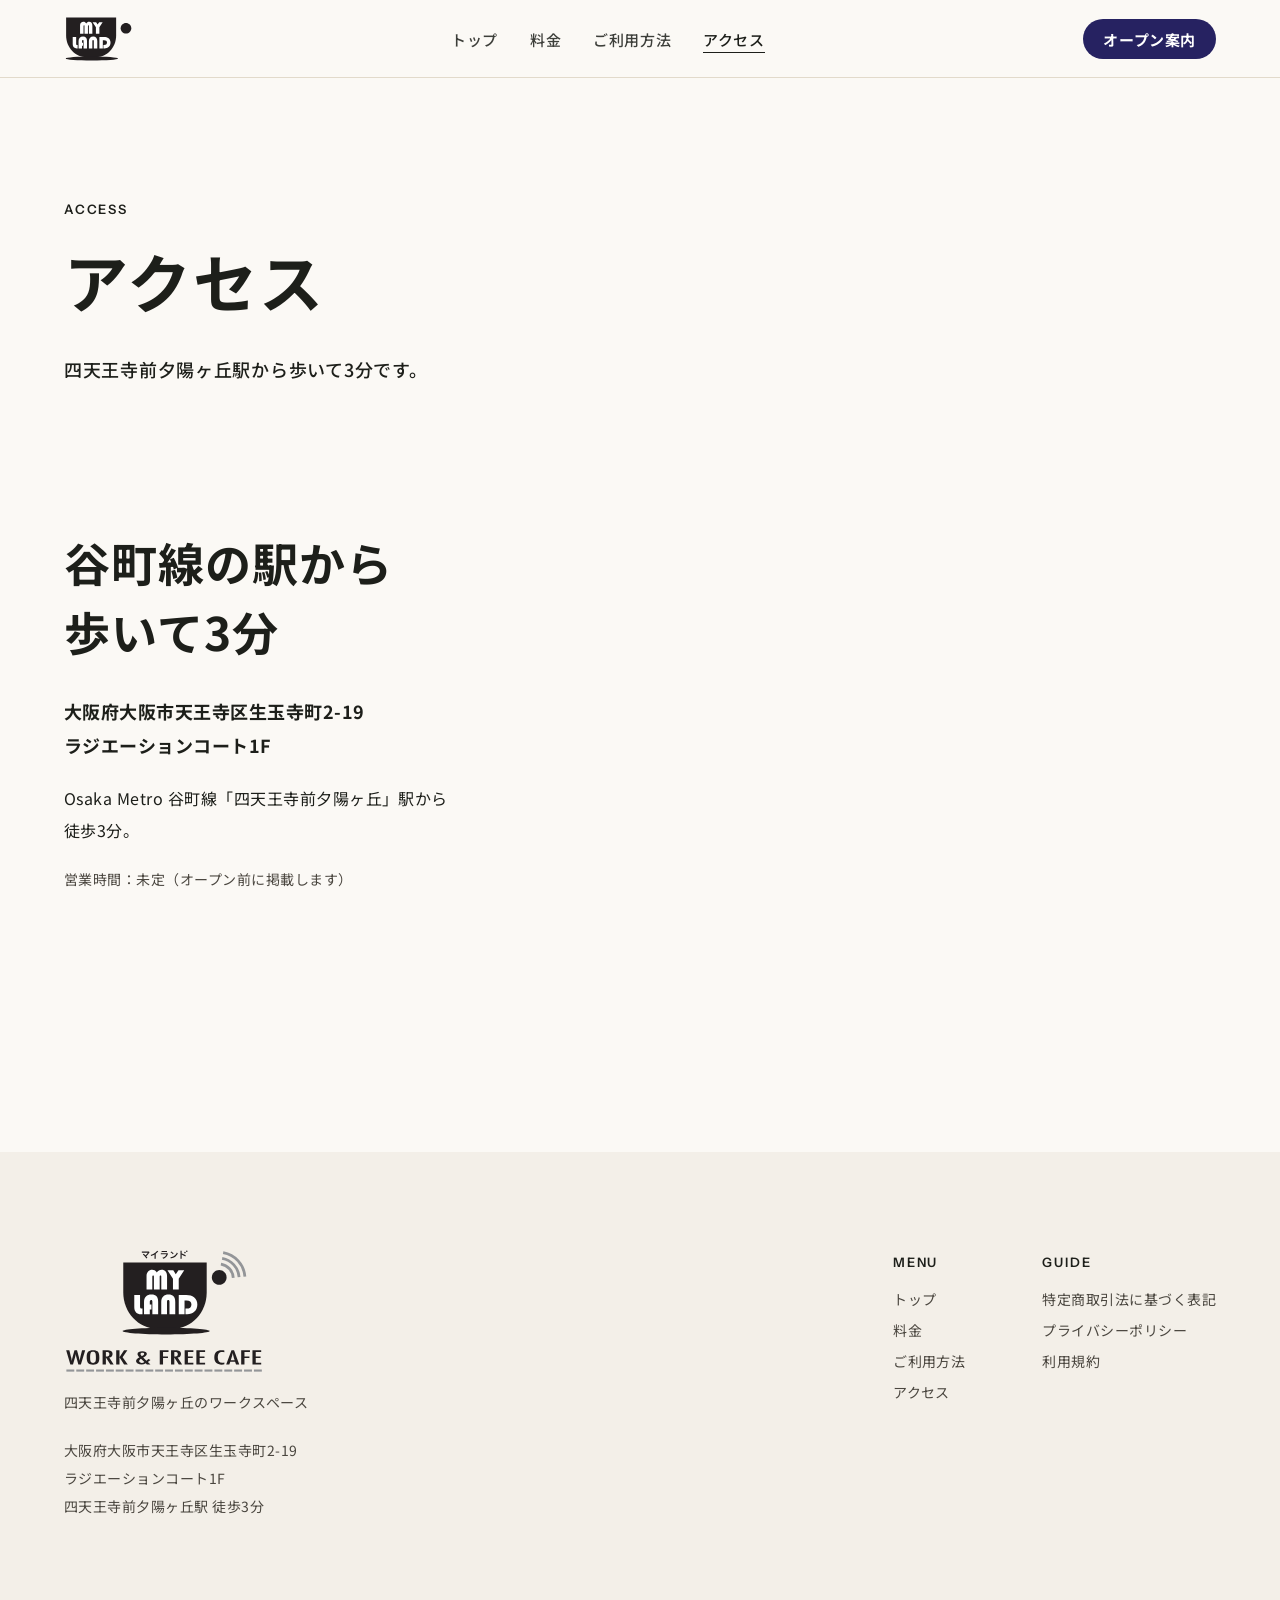
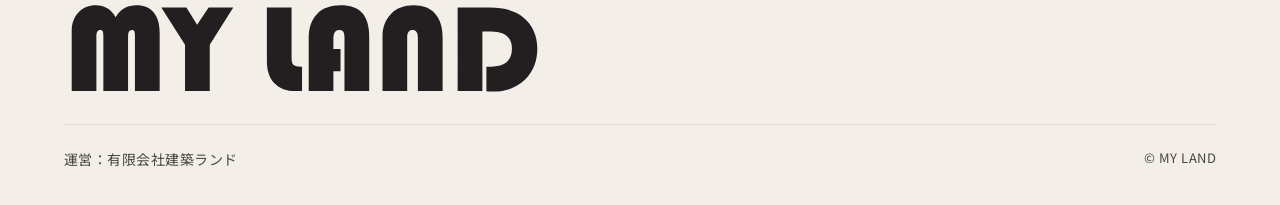
==== commit 82b41345: "Revise terms per owner feedback and refine layout details - Terms: 15-minute booking slots, unlock 1" ====
--- a/access.html
+++ b/access.html
@@ -11,7 +11,7 @@
       href="https://fonts.googleapis.com/css2?family=Noto+Sans+JP:wght@400;500;700&family=Instrument+Sans:wght@400;500;600&display=swap"
       rel="stylesheet"
     />
-    <link rel="stylesheet" href="styles.css?v=20261111a" />
+    <link rel="stylesheet" href="styles.css?v=20261113a" />
     <link rel="icon" href="assets/mark.svg?v=1111" type="image/svg+xml" />
     <link rel="icon" href="assets/favicon-32.png?v=1111" sizes="32x32" type="image/png" />
     <link rel="apple-touch-icon" href="assets/apple-touch-icon.png?v=1111" />
@@ -70,7 +70,8 @@
           <p class="footer-brand"><img src="assets/logo.svg?v=1111" alt="MY LAND WORK &amp; FREE CAFE" /></p>
           <p class="footer-sub">四天王寺前夕陽ヶ丘のワークスペース</p>
           <address class="footer-addr">
-            大阪府大阪市天王寺区生玉寺町2-19 ラジエーションコート1F<br />
+            大阪府大阪市天王寺区生玉寺町2-19<br />
+            ラジエーションコート1F<br />
             四天王寺前夕陽ヶ丘駅 徒歩3分
           </address>
         </div>
--- a/styles.css
+++ b/styles.css
@@ -53,11 +53,12 @@
 
 :lang(ja) { line-break: strict; }
 :is(h1, h2, h3):lang(ja) { word-break: auto-phrase; text-wrap: balance; }
-main p:lang(ja) { word-break: auto-phrase; text-wrap: pretty; }
+main :is(p, li, dd, td, figcaption, address):lang(ja) { word-break: auto-phrase; text-wrap: pretty; }
+figcaption:lang(ja) { text-wrap: balance; }
 
 img { max-width: 100%; display: block; }
 a { color: inherit; text-decoration: none; }
-h1, h2, h3, p, dl, dd, dt, ul, ol, address { margin: 0; }
+h1, h2, h3, p, dl, dd, dt, ul, ol, address, figure { margin: 0; }
 address { font-style: normal; }
 ::selection { background: rgba(29, 31, 26, 0.16); }
 
@@ -66,8 +67,8 @@
 h2 {
   font-size: var(--fs-h2);
   font-weight: 700;
-  line-height: 1.55;
-  letter-spacing: 0.03em;
+  line-height: 1.5;
+  letter-spacing: 0.02em;
 }
 
 h3 {
@@ -115,7 +116,7 @@
 main p { max-width: 36em; }
 main p + p { margin-top: 1.2em; }
 
-.sec-head { max-width: 40em; }
+.sec-head h2 { max-width: 20em; }
 .sec-head .label + h2 { margin-top: 16px; }
 .sec-head h2 + .lead, .sec-head h2 + p { margin-top: 28px; }
 
@@ -147,6 +148,9 @@
   font-weight: 700;
   letter-spacing: 0.06em;
   line-height: 1;
+  font-family: inherit;
+  border: 0;
+  cursor: pointer;
   background: var(--green);
   color: #fff;
   transition: background 0.2s ease;
@@ -406,7 +410,7 @@
   display: grid;
   grid-template-columns: minmax(0, 6fr) minmax(0, 6fr);
   gap: clamp(40px, 6vw, 96px);
-  align-items: start;
+  align-items: center;
 }
 
 .about-copy .sec-head + p { margin-top: 28px; }
@@ -421,6 +425,7 @@
 .about-figure figcaption {
   margin-top: 12px;
   font-size: 13px;
+  line-height: 1.8;
   color: var(--text-2);
 }
 
@@ -513,18 +518,22 @@
 
 .space-card h3 { margin-top: 24px; }
 .space-card .fee {
-  margin-top: 4px;
-  font-size: var(--fs-small);
+  margin-top: 6px;
+  font-size: var(--fs-small);
+  line-height: 1.5;
   color: var(--text-2);
   letter-spacing: 0.04em;
 }
 .space-card .fee b {
+  margin-left: 0.2em;
   font-family: var(--latin);
+  font-size: 1.375rem;
   font-weight: 600;
+  letter-spacing: 0;
   font-variant-numeric: tabular-nums;
   color: var(--ink);
 }
-.space-card p { margin-top: 12px; }
+.space-card .fee + p { margin-top: 14px; }
 
 @media (hover: hover) and (pointer: fine) {
   .space-card:hover .pic img { transform: scale(1.03); }
@@ -576,9 +585,13 @@
   display: flex;
   flex-wrap: wrap;
   justify-content: space-between;
-  gap: 12px 32px;
+  align-items: flex-start;
+  gap: 16px 48px;
   margin-top: 28px;
 }
+
+.price-foot .note { flex: 1 1 20em; max-width: 34em; }
+.price-foot .textlink { flex: none; }
 
 /* ---------- pre-open (the single dark band) ---------- */
 
@@ -794,7 +807,7 @@
 .faq-list summary {
   position: relative;
   padding: 22px 40px 22px 0;
-  font-size: 17px;
+  font-size: var(--fs-body);
   font-weight: 700;
   line-height: 1.7;
   cursor: pointer;
@@ -869,6 +882,8 @@
 }
 
 .legal-body ul { padding-left: 1.4em; }
+.legal-body ul + p { margin-top: 1em; }
+.legal-body .textlink { display: inline; font-weight: 500; }
 .legal-body li + li { margin-top: 0.4em; }
 
 .legal-body table {
@@ -948,7 +963,12 @@
   .nav-links a { font-size: 14px; }
   .header-cta { height: 36px; padding: 0 16px; font-size: 14px; }
 
+  body { line-height: 1.9; letter-spacing: 0.02em; }
+
   .hero { min-height: 88svh; }
+  .hero-overlay {
+    background: linear-gradient(180deg, rgba(20, 24, 18, 0.36) 0%, rgba(20, 24, 18, 0.16) 30%, rgba(20, 24, 18, 0.74) 100%);
+  }
   .hero-inner { padding-top: 150px; }
   .hero h1 { font-size: 1.625rem; }
   .page-hero { padding-top: 160px; }
@@ -957,7 +977,11 @@
   .steps li { grid-template-columns: 1fr; gap: 8px; }
 
   .space-grid { grid-template-columns: 1fr; row-gap: 48px; }
-  .feature-grid { column-gap: 24px; row-gap: 40px; }
+  .feature-grid { grid-template-columns: 1fr; row-gap: 32px; }
+  .feature-grid li { display: grid; grid-template-columns: 28px 1fr; column-gap: 18px; }
+  .feature-grid .icon { grid-row: 1 / span 2; width: 28px; height: 28px; margin-top: 3px; }
+  .feature-grid h3 { margin-top: 0; }
+  .feature-grid p { grid-column: 2; margin-top: 6px; }
 
   .price-row { grid-template-columns: 1fr; gap: 12px; }
   .price-value { text-align: left; }
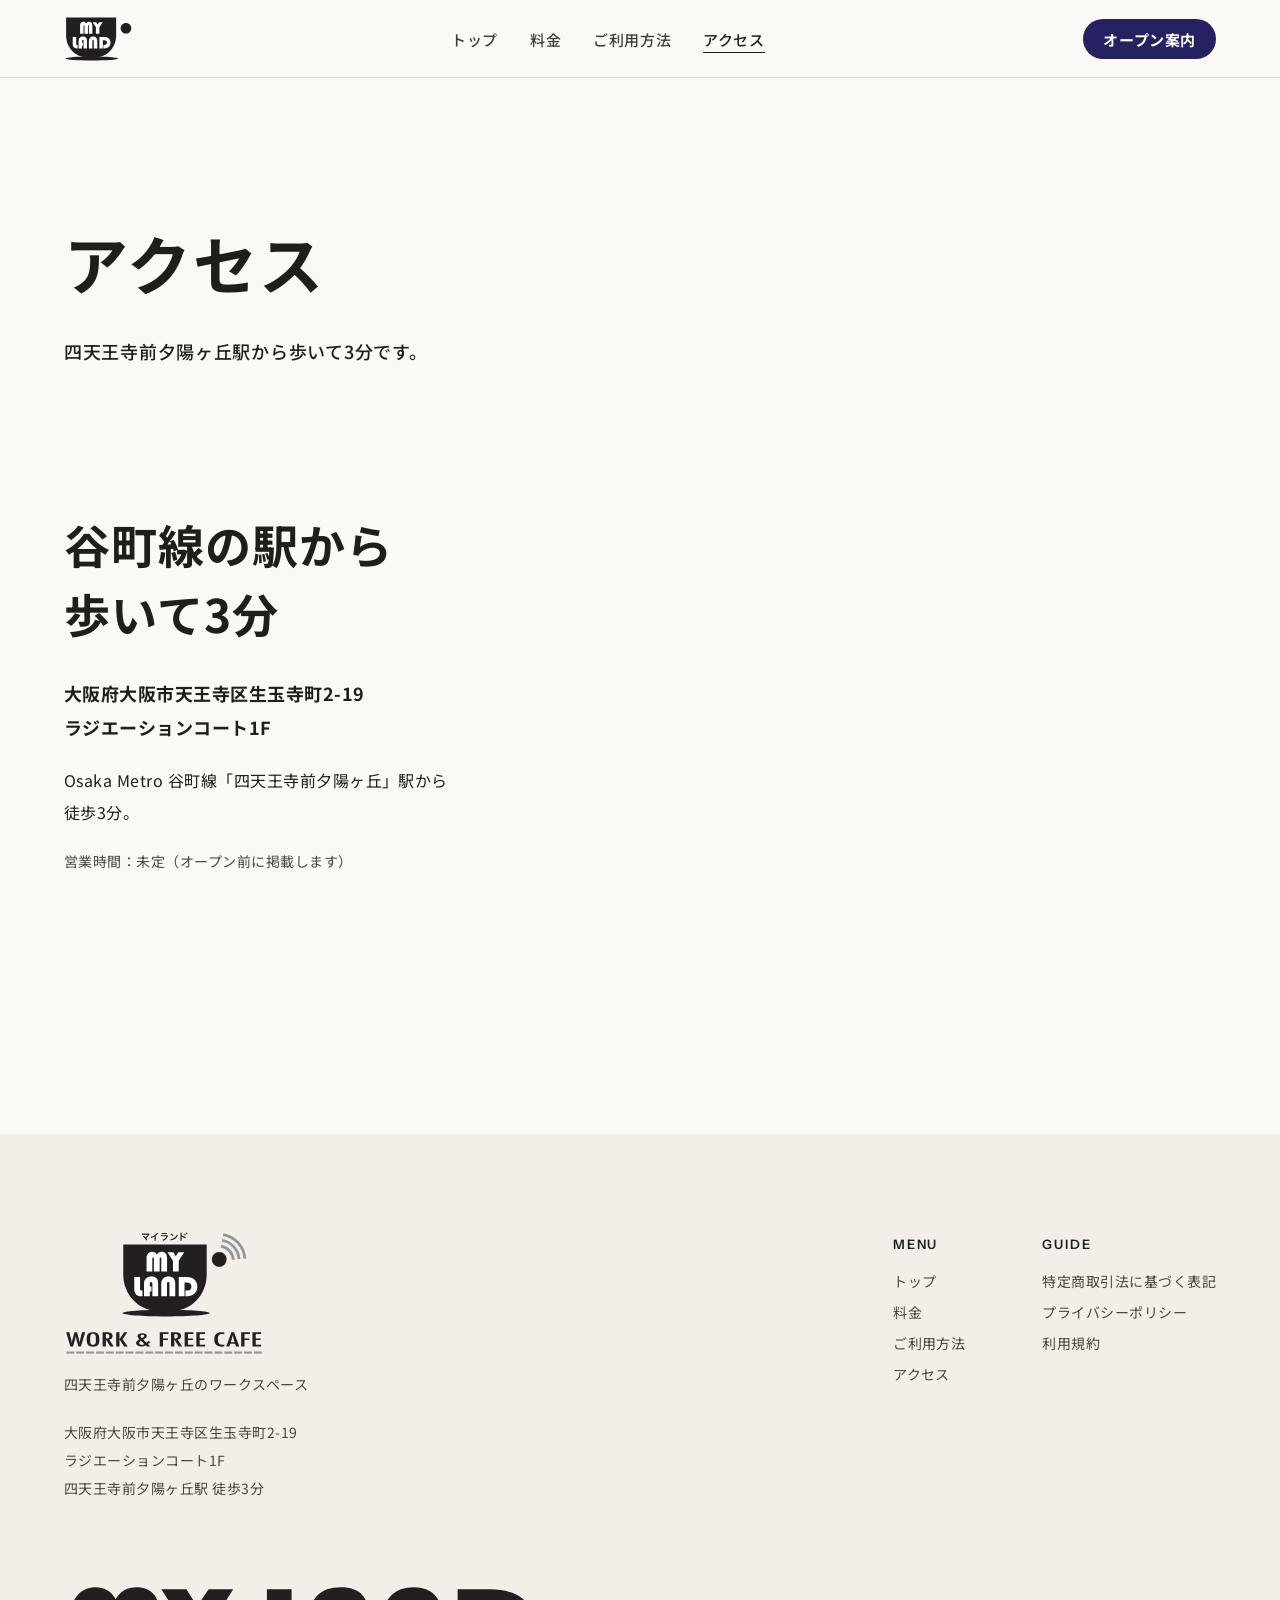
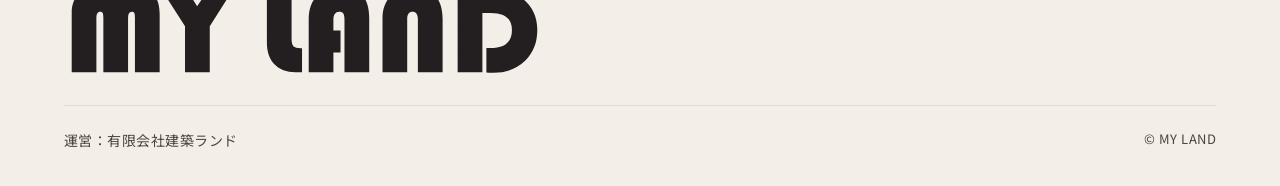
==== commit 335216a5: "Apply owner feedback: remove section eyebrows, fix tokusho name and fee wording, update price lead a" ====
--- a/access.html
+++ b/access.html
@@ -31,7 +31,6 @@
     <main>
       <section class="page-hero">
         <div class="page-hero-inner">
-          <p class="label">ACCESS</p>
           <h1>アクセス</h1>
           <p class="lead">四天王寺前夕陽ヶ丘駅から歩いて3分です。</p>
         </div>
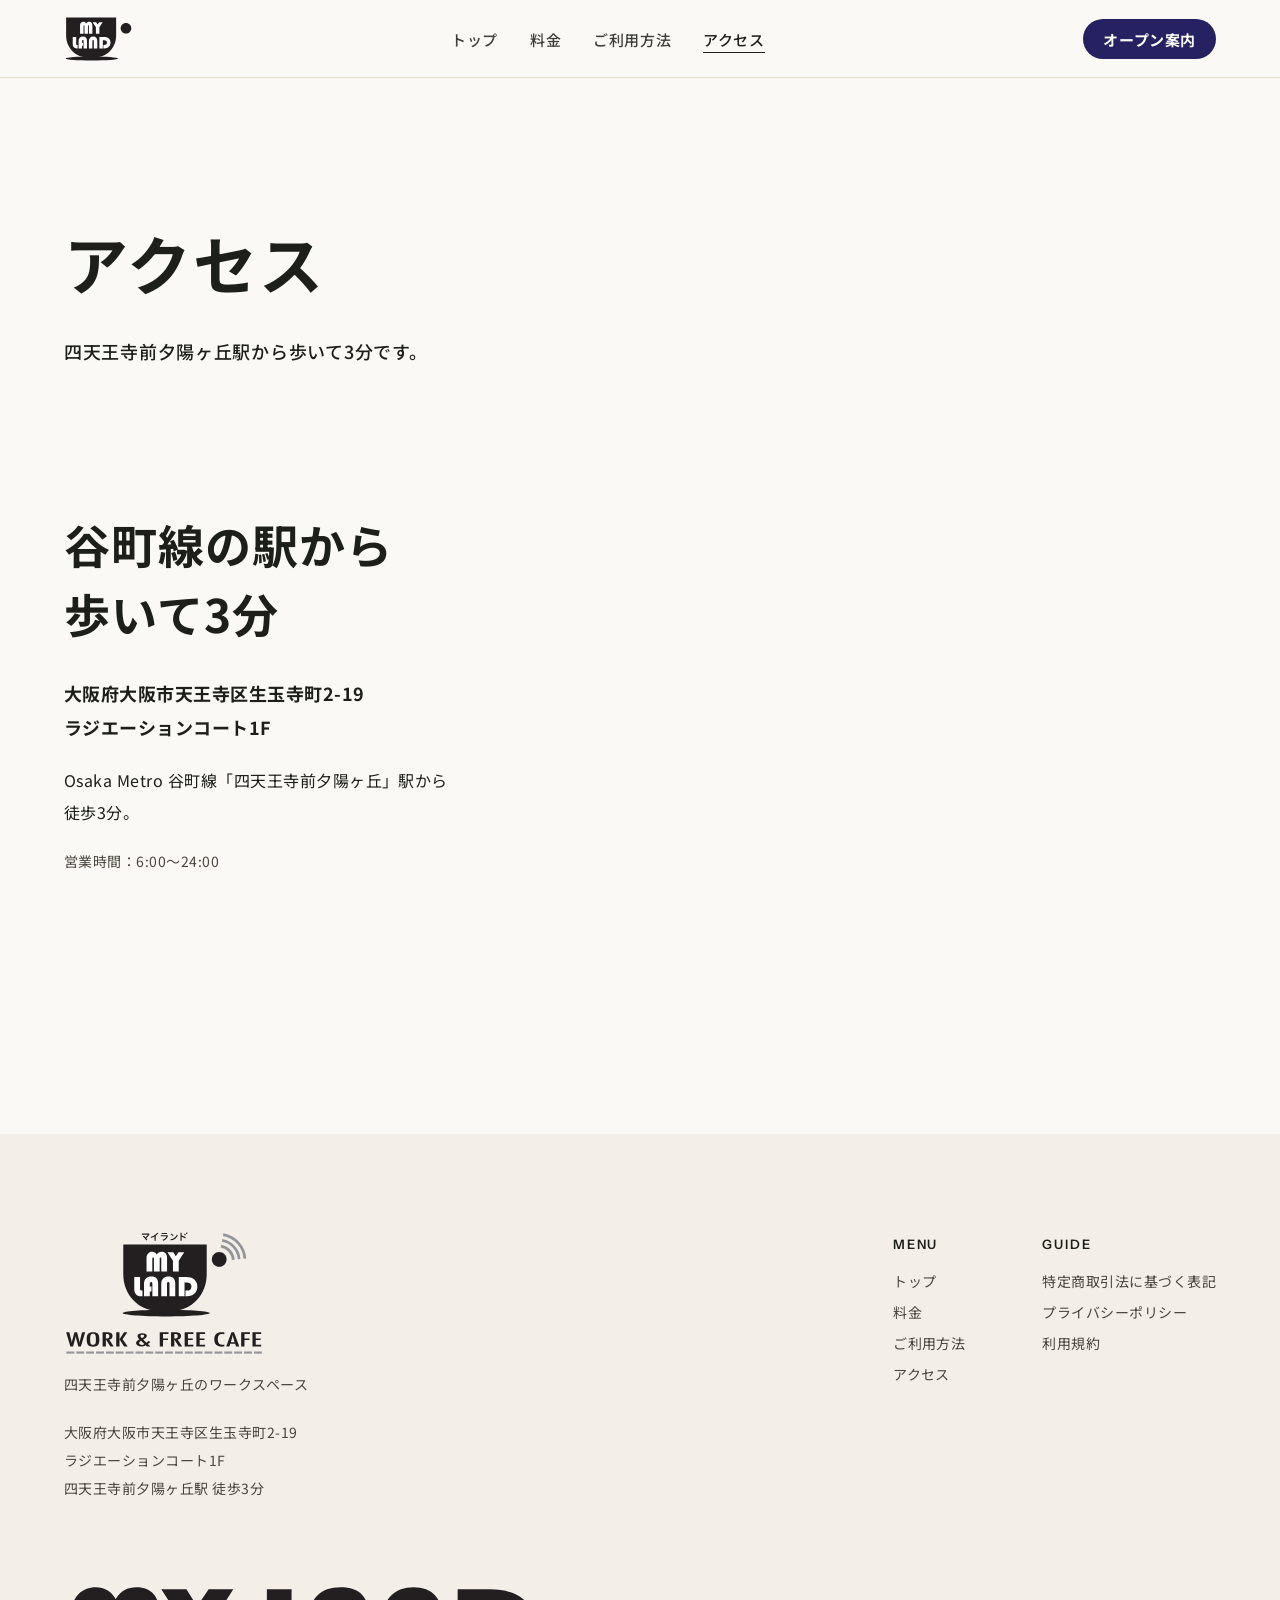
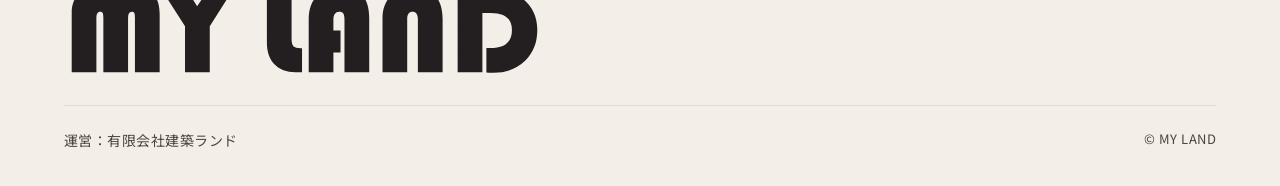
==== commit 0c76efa7: "Fill tokusho contact, hours and corporate address; align wording across pages" ====
--- a/access.html
+++ b/access.html
@@ -49,7 +49,7 @@
             <p>
               Osaka Metro 谷町線「四天王寺前夕陽ヶ丘」駅から徒歩3分。
             </p>
-            <p class="note">営業時間：未定（オープン前に掲載します）</p>
+            <p class="note">営業時間：6:00〜24:00</p>
           </div>
           <div class="access-map">
             <iframe
